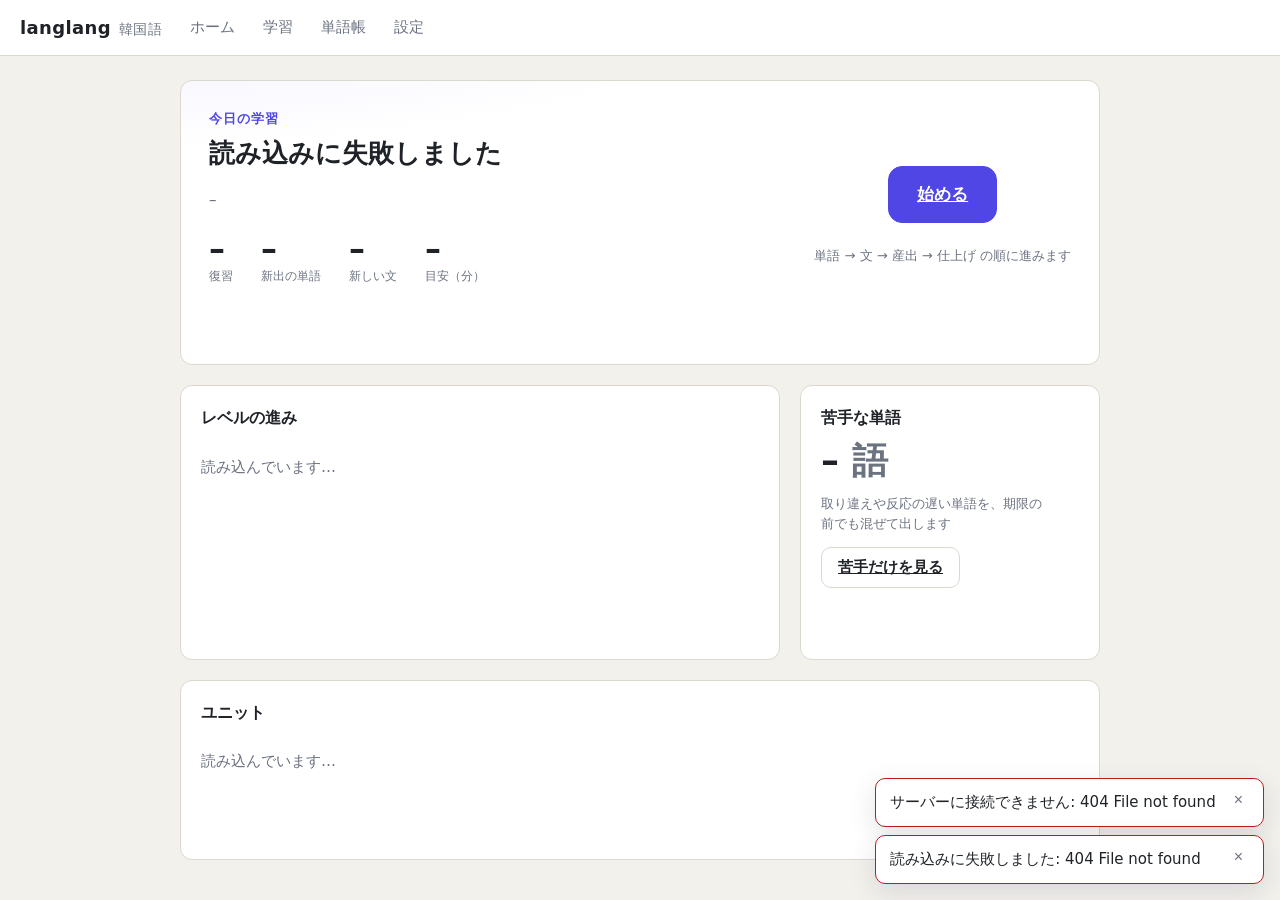
==== static/index.html @ 446f4443 "feat: 土台とテストデータで、ホーム・学習・単語帳・設定の画面を作る - suburi から claude_cli.py / jobs.py / テーマ / トーストを移植（環境変数は LANGL" ====
<!doctype html>
<html lang="ja">
<head>
  <meta charset="utf-8">
  <meta name="viewport" content="width=device-width, initial-scale=1">
  <meta name="color-scheme" content="light dark">
  <title>langlang</title>
  <link rel="preconnect" href="https://fonts.googleapis.com">
  <link rel="stylesheet" href="https://fonts.googleapis.com/css2?family=Noto+Sans+KR:wght@400;500;700&display=swap">
  <link rel="stylesheet" href="/static/style.css">
  <link rel="stylesheet" href="/static/home.css">
  <script src="/static/settings.js"></script>
</head>
<body>
  <header class="topbar">
    <a class="brand" href="/">langlang <span class="lang">韓国語</span></a>
    <nav class="nav" aria-label="画面">
      <a href="/">ホーム</a>
      <a href="/learn">学習</a>
      <a href="/words">単語帳</a>
      <a href="/settings">設定</a>
    </nav>
    <span class="spacer"></span>
  </header>

  <main class="home">
    <section class="card hero">
      <div class="hero-main">
        <p class="eyebrow">今日の学習</p>
        <h1 id="hero-title">読み込んでいます…</h1>
        <p id="hero-unit" class="muted">–</p>
        <div class="stats">
          <div class="stat"><span class="stat-num" id="stat-review">–</span><span class="stat-label">復習</span></div>
          <div class="stat"><span class="stat-num" id="stat-new">–</span><span class="stat-label">新出の単語</span></div>
          <div class="stat"><span class="stat-num" id="stat-sentences">–</span><span class="stat-label">新しい文</span></div>
          <div class="stat"><span class="stat-num" id="stat-min">–</span><span class="stat-label">目安（分）</span></div>
        </div>
      </div>
      <div class="hero-side">
        <a id="btn-start" class="btn primary big" href="/learn">始める</a>
        <p class="muted small">単語 → 文 → 産出 → 仕上げ の順に進みます</p>
      </div>
    </section>

    <section class="grid">
      <div class="card">
        <h2>レベルの進み</h2>
        <div id="levels" class="levels"><p class="muted">読み込んでいます…</p></div>
      </div>
      <div class="card">
        <h2>苦手な単語</h2>
        <p class="big-num"><span id="stat-weak">–</span><span class="muted"> 語</span></p>
        <p class="muted small">取り違えや反応の遅い単語を、期限の前でも混ぜて出します</p>
        <a class="btn" href="/words?weak=1">苦手だけを見る</a>
      </div>
    </section>

    <section class="card">
      <h2>ユニット</h2>
      <div id="units" class="units"><p class="muted">読み込んでいます…</p></div>
    </section>
  </main>

  <div id="toasts" aria-live="polite"></div>
  <script src="/static/toast.js"></script>
  <script src="/static/langs/ko/keymap.js"></script>
  <script src="/static/langs/ko/composer.js"></script>
  <script src="/static/common.js"></script>
  <script src="/static/home.js"></script>
</body>
</html>
---- static/style.css ----
/* すべての画面で共通の見た目。色は light-dark(ライト, ダーク) で 1 か所に書き、
   既定は OS のテーマに合わせ、設定でライトかダークを選んだら固定する（settings.js が <html data-theme> を付ける）。 */

:root {
  color-scheme: light dark;
  --bg: light-dark(#f3f1ec, #15171c);
  --panel: light-dark(#ffffff, #1e2128);
  --panel-alt: light-dark(#f8f6f2, #252931);
  --border: light-dark(#dcd8d0, #363b47);
  --text: light-dark(#1f2328, #e7e9ee);
  --muted: light-dark(#6b7280, #9aa3b2);
  --accent: light-dark(#4f46e5, #8b85f5);
  --accent-hover: light-dark(#4338ca, #a5a0f8);
  --accent-soft: light-dark(#ecebff, #2a2a4a);
  --accent-text: light-dark(#ffffff, #0f1020);
  --ok: light-dark(#15803d, #4ade80);
  --ok-soft: light-dark(#e6f6ea, #14301f);
  --ng: light-dark(#b91c1c, #f87171);
  --ng-soft: light-dark(#fdecec, #3b1a1a);
  --warn: light-dark(#b45309, #fbbf24);
  --warn-soft: light-dark(#fef3c7, #3a2d10);
  --shadow: 0 8px 28px light-dark(rgba(30, 27, 60, 0.12), rgba(0, 0, 0, 0.55));
  --radius: 12px;
  --toast-duration: 6s;
  --font-ko: "Noto Sans KR", "Apple SD Gothic Neo", "Malgun Gothic", "Nanum Gothic", sans-serif;
  --font-ja: system-ui, -apple-system, "Segoe UI", "Hiragino Sans", "Noto Sans JP", sans-serif;
  --mono: ui-monospace, "SFMono-Regular", Menlo, Consolas, monospace;
}

:root[data-theme="light"] {
  color-scheme: light;
}

:root[data-theme="dark"] {
  color-scheme: dark;
}

* {
  box-sizing: border-box;
}

[hidden] {
  display: none !important;
}

html,
body {
  height: 100%;
  margin: 0;
}

body {
  display: flex;
  flex-direction: column;
  font-family: var(--font-ja);
  font-size: 15px;
  line-height: 1.55;
  color: var(--text);
  background: var(--bg);
  word-break: auto-phrase;
  text-wrap: pretty;
}

:lang(ko),
.ko {
  font-family: var(--font-ko);
  word-break: keep-all;
}

a {
  color: var(--accent);
}

/* ---- 上部バー ---- */

.topbar {
  display: flex;
  align-items: center;
  gap: 16px;
  padding: 10px 20px;
  background: var(--panel);
  border-bottom: 1px solid var(--border);
}

.brand {
  display: inline-flex;
  align-items: baseline;
  gap: 8px;
  color: var(--text);
  text-decoration: none;
  font-weight: 700;
  font-size: 18px;
  letter-spacing: 0.02em;
}

.brand .lang {
  font-weight: 500;
  font-size: 14px;
  color: var(--muted);
}

.nav {
  display: flex;
  gap: 4px;
}

.nav a {
  padding: 6px 12px;
  border-radius: 999px;
  color: var(--muted);
  text-decoration: none;
  font-weight: 500;
}

.nav a:hover {
  color: var(--text);
  background: var(--panel-alt);
}

.nav a[aria-current="page"] {
  color: var(--accent);
  background: var(--accent-soft);
}

.spacer {
  flex: 1;
}

/* ---- 本文の枠 ---- */

main {
  flex: 1;
  width: 100%;
  max-width: 960px;
  margin: 0 auto;
  padding: 24px 20px 40px;
}

h1 {
  font-size: 22px;
  margin: 0 0 16px;
}

h2 {
  font-size: 16px;
  margin: 0 0 10px;
}

.muted {
  color: var(--muted);
}

.card {
  background: var(--panel);
  border: 1px solid var(--border);
  border-radius: var(--radius);
  padding: 20px;
}

.row {
  display: flex;
  align-items: center;
  gap: 12px;
  flex-wrap: wrap;
}

/* ---- ボタン ---- */

.btn {
  display: inline-flex;
  align-items: center;
  justify-content: center;
  gap: 8px;
  padding: 8px 16px;
  border: 1px solid var(--border);
  border-radius: 10px;
  background: var(--panel);
  color: var(--text);
  font: inherit;
  font-weight: 600;
  cursor: pointer;
  transition: background 0.12s, border-color 0.12s, transform 0.06s;
}

.btn:hover {
  background: var(--panel-alt);
}

.btn:active {
  transform: translateY(1px);
}

.btn:focus-visible,
.option:focus-within,
input:focus-visible,
select:focus-visible {
  outline: 2px solid var(--accent);
  outline-offset: 2px;
}

.btn:disabled {
  opacity: 0.5;
  cursor: default;
}

.btn.primary {
  background: var(--accent);
  border-color: var(--accent);
  color: var(--accent-text);
}

.btn.primary:hover {
  background: var(--accent-hover);
}

.btn.ghost {
  border-color: transparent;
  background: transparent;
  color: var(--muted);
}

.btn.ghost:hover {
  color: var(--text);
  background: var(--panel-alt);
}

.btn.big {
  padding: 14px 28px;
  font-size: 17px;
  border-radius: 14px;
}

.btn.danger {
  background: var(--ng);
  border-color: var(--ng);
  color: #fff;
}

kbd {
  display: inline-block;
  padding: 1px 6px;
  border: 1px solid var(--border);
  border-bottom-width: 2px;
  border-radius: 6px;
  background: var(--panel-alt);
  font-family: var(--font-ja);
  font-size: 12px;
  color: var(--muted);
  line-height: 1.4;
}

/* ---- チップ・バッジ ---- */

.chip {
  display: inline-flex;
  align-items: center;
  padding: 2px 10px;
  border-radius: 999px;
  background: var(--panel-alt);
  border: 1px solid var(--border);
  font-size: 12px;
  color: var(--muted);
  white-space: nowrap;
}

.chip.accent {
  background: var(--accent-soft);
  border-color: transparent;
  color: var(--accent);
}

.chip.ok {
  background: var(--ok-soft);
  border-color: transparent;
  color: var(--ok);
}

.chip.ng {
  background: var(--ng-soft);
  border-color: transparent;
  color: var(--ng);
}

.chip.warn {
  background: var(--warn-soft);
  border-color: transparent;
  color: var(--warn);
}

/* ---- フォーム ---- */

input[type="text"],
input[type="number"],
select {
  font: inherit;
  padding: 8px 10px;
  border: 1px solid var(--border);
  border-radius: 8px;
  background: var(--panel);
  color: var(--text);
}

label.field {
  display: grid;
  gap: 4px;
}

label.field > span:first-child {
  font-size: 13px;
  color: var(--muted);
}

.options {
  display: grid;
  gap: 8px;
}

.option {
  display: flex;
  gap: 12px;
  align-items: flex-start;
  padding: 10px 14px;
  border: 1px solid var(--border);
  border-radius: 10px;
  cursor: pointer;
}

.option:has(input:checked) {
  border-color: var(--accent);
  background: var(--accent-soft);
}

.option input {
  margin-top: 4px;
}

.option span {
  display: block;
  font-size: 13px;
  color: var(--muted);
}

/* ---- ダイアログ ---- */

dialog {
  border: 1px solid var(--border);
  border-radius: 16px;
  background: var(--panel);
  color: var(--text);
  padding: 24px;
  width: min(520px, calc(100vw - 32px));
  box-shadow: var(--shadow);
}

dialog::backdrop {
  background: rgba(0, 0, 0, 0.4);
}

dialog h2 {
  margin-top: 0;
}

dialog .actions {
  display: flex;
  justify-content: flex-end;
  gap: 8px;
  margin-top: 20px;
}

/* ---- メーター ---- */

.meter {
  height: 8px;
  border-radius: 999px;
  background: var(--panel-alt);
  border: 1px solid var(--border);
  overflow: hidden;
}

.meter > span {
  display: block;
  height: 100%;
  background: var(--accent);
  border-radius: 999px;
  transition: width 0.3s;
}

/* ---- トースト ---- */

#toasts {
  position: fixed;
  right: 16px;
  bottom: 16px;
  display: flex;
  flex-direction: column;
  gap: 8px;
  z-index: 50;
  max-width: min(420px, calc(100vw - 32px));
}

.toast {
  position: relative;
  display: flex;
  align-items: flex-start;
  gap: 12px;
  padding: 12px 14px;
  border-radius: 10px;
  background: var(--panel);
  border: 1px solid var(--border);
  box-shadow: var(--shadow);
  overflow: hidden;
}

.toast.success {
  border-color: var(--ok);
}

.toast.error {
  border-color: var(--ng);
}

.toast.warn {
  border-color: var(--warn);
}

.toast span:first-child {
  flex: 1;
}

.toast-close {
  border: 0;
  background: transparent;
  color: var(--muted);
  font-size: 16px;
  cursor: pointer;
  line-height: 1;
}

.toast-timer {
  position: absolute;
  left: 0;
  bottom: 0;
  height: 3px;
  width: 100%;
  background: var(--accent);
  transform-origin: left;
  animation: toast-shrink var(--toast-duration) linear forwards;
}

.toast:hover .toast-timer,
.toast:focus-within .toast-timer {
  animation: none;
  opacity: 0.9;
}

@keyframes toast-shrink {
  from {
    transform: scaleX(1);
  }
  to {
    transform: scaleX(0);
  }
}

/* ---- キーボード部品 ---- */

.kbd {
  display: flex;
  flex-direction: column;
  gap: 6px;
  padding: 12px;
  border-radius: 14px;
  background: var(--panel-alt);
  border: 1px solid var(--border);
  user-select: none;
  max-width: 760px;
  margin: 0 auto;
}

.kbd-row {
  display: flex;
  gap: 6px;
  justify-content: center;
}

.kbd-key {
  position: relative;
  flex: 1 1 0;
  min-width: 0;
  height: 48px;
  display: flex;
  align-items: center;
  justify-content: center;
  border-radius: 8px;
  background: var(--panel);
  border: 1px solid var(--border);
  border-bottom-width: 3px;
  font-family: var(--font-ko);
  font-size: 18px;
  transition: transform 0.05s, background 0.1s, border-color 0.1s;
}

.kbd-special {
  flex-grow: 1.6;
  font-family: var(--font-ja);
  font-size: 12px;
  color: var(--muted);
}

.kbd-latin {
  position: absolute;
  top: 4px;
  left: 7px;
  font-family: var(--mono);
  font-size: 10px;
  color: var(--muted);
}

.kbd-no-latin .kbd-latin {
  display: none;
}

.kbd-down {
  transform: translateY(2px);
  border-bottom-width: 1px;
  background: var(--accent-soft);
  border-color: var(--accent);
}

.kbd-active {
  background: var(--accent-soft);
  color: var(--accent);
}

.kbd-guide {
  background: var(--accent);
  border-color: var(--accent);
  color: var(--accent-text);
  box-shadow: 0 0 0 3px var(--accent-soft);
}

.kbd-guide .kbd-latin {
  color: var(--accent-text);
  opacity: 0.8;
}

.kbd-shifted {
  color: var(--accent);
}

/* ---- 入力欄 ---- */

.tf {
  position: relative;
}

.tf-capture {
  position: absolute;
  inset: 0;
  opacity: 0;
  width: 100%;
  height: 100%;
  font-size: 16px;
}

.tf-view {
  min-height: 60px;
  padding: 12px 16px;
  border: 2px solid var(--border);
  border-radius: 12px;
  background: var(--panel);
  font-family: var(--font-ko);
  font-size: 26px;
  line-height: 1.4;
  cursor: text;
  white-space: pre-wrap;
  word-break: keep-all;
}

.tf-focus .tf-view {
  border-color: var(--accent);
}

.tf-disabled .tf-view {
  opacity: 0.6;
}

.tf-caret {
  display: inline-block;
  width: 2px;
  height: 1.1em;
  vertical-align: -0.15em;
  background: var(--accent);
  opacity: 0;
}

.tf-focus .tf-caret {
  animation: caret-blink 1s steps(2) infinite;
}

@keyframes caret-blink {
  to {
    opacity: 1;
  }
}

.tf-placeholder {
  color: var(--muted);
  font-size: 16px;
  font-family: var(--font-ja);
}

.tf-ok {
  color: var(--text);
}

.tf-bad {
  color: var(--ng);
  background: var(--ng-soft);
  border-radius: 4px;
}

.tf-rest {
  color: var(--muted);
  opacity: 0.55;
}
---- static/home.css ----
/* ホーム */

.home {
  display: grid;
  gap: 20px;
}

.hero {
  display: flex;
  gap: 24px;
  align-items: stretch;
  padding: 28px;
  background:
    radial-gradient(1200px 300px at -10% -40%, var(--accent-soft), transparent 60%),
    var(--panel);
}

.hero-main {
  flex: 1;
}

.hero-side {
  display: flex;
  flex-direction: column;
  justify-content: center;
  align-items: center;
  gap: 10px;
  min-width: 200px;
  text-align: center;
}

.eyebrow {
  margin: 0 0 4px;
  font-size: 13px;
  font-weight: 600;
  letter-spacing: 0.08em;
  color: var(--accent);
}

.hero h1 {
  font-size: 26px;
  margin: 0 0 4px;
}

.stats {
  display: flex;
  gap: 28px;
  margin-top: 20px;
  flex-wrap: wrap;
}

.stat {
  display: grid;
}

.stat-num {
  font-size: 32px;
  font-weight: 700;
  line-height: 1.1;
  font-variant-numeric: tabular-nums;
}

.stat-label {
  font-size: 12px;
  color: var(--muted);
}

.small {
  font-size: 13px;
}

.grid {
  display: grid;
  grid-template-columns: 2fr 1fr;
  gap: 20px;
}

.big-num {
  margin: 4px 0 8px;
  font-size: 36px;
  font-weight: 700;
  line-height: 1.1;
}

.levels {
  display: grid;
  gap: 14px;
}

.level-row {
  display: grid;
  grid-template-columns: 90px 1fr 110px;
  align-items: center;
  gap: 12px;
}

.level-name {
  font-weight: 600;
}

.level-count {
  text-align: right;
  font-variant-numeric: tabular-nums;
  color: var(--muted);
  font-size: 13px;
}

.units {
  display: grid;
  grid-template-columns: repeat(auto-fill, minmax(220px, 1fr));
  gap: 12px;
}

.unit {
  display: grid;
  gap: 6px;
  padding: 14px;
  border: 1px solid var(--border);
  border-radius: 10px;
  background: var(--panel-alt);
  color: inherit;
  text-decoration: none;
}

.unit:hover {
  border-color: var(--accent);
}

.unit-id {
  font-size: 12px;
  color: var(--muted);
  font-family: var(--mono);
}

.unit-title {
  font-weight: 600;
}

.unit-meta {
  font-size: 12px;
  color: var(--muted);
}

@media (max-width: 720px) {
  .hero {
    flex-direction: column;
  }
  .grid {
    grid-template-columns: 1fr;
  }
}
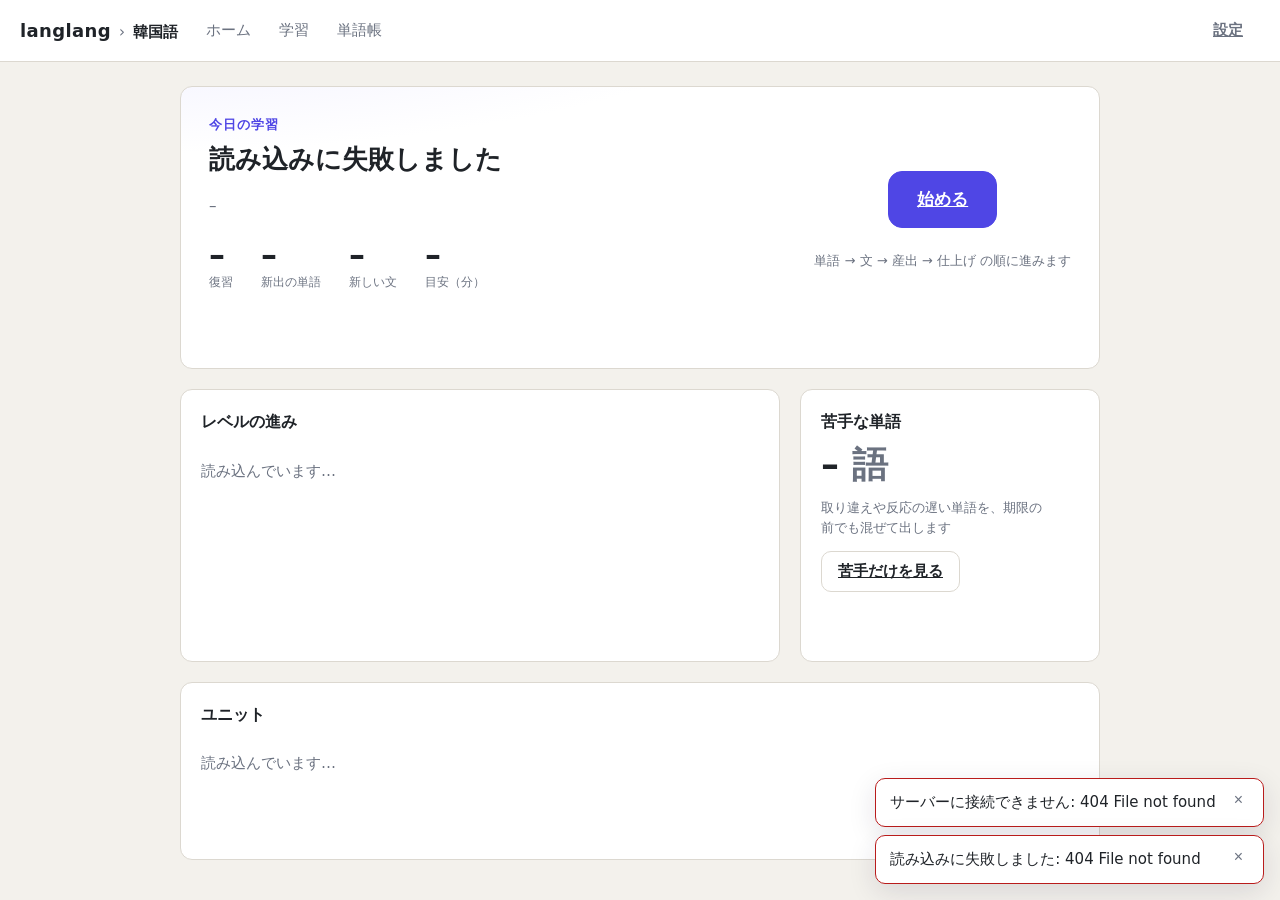
==== commit 1a751e11: "feat: ポータルを足し、言語ごとの URL（/ko/...）と言語ごとの設定に分ける - / はポータル（言語のカード）、/settings は設定、/ko・/ko/learn・/ko/words" ====
--- a/static/index.html
+++ b/static/index.html
@@ -4,23 +4,27 @@
   <meta charset="utf-8">
   <meta name="viewport" content="width=device-width, initial-scale=1">
   <meta name="color-scheme" content="light dark">
-  <title>langlang</title>
+  <title data-page="ホーム">ホーム – langlang</title>
   <link rel="preconnect" href="https://fonts.googleapis.com">
   <link rel="stylesheet" href="https://fonts.googleapis.com/css2?family=Noto+Sans+KR:wght@400;500;700&display=swap">
   <link rel="stylesheet" href="/static/style.css">
   <link rel="stylesheet" href="/static/home.css">
   <script src="/static/settings.js"></script>
 </head>
-<body>
+<body data-scope="language">
   <header class="topbar">
-    <a class="brand" href="/">langlang <span class="lang">韓国語</span></a>
+    <nav class="crumbs" aria-label="現在地">
+      <a class="brand" href="/">langlang</a>
+      <span class="crumb-sep" aria-hidden="true">›</span>
+      <a href="/ko" data-lang-path="" data-lang-label>韓国語</a>
+    </nav>
     <nav class="nav" aria-label="画面">
-      <a href="/">ホーム</a>
-      <a href="/learn">学習</a>
-      <a href="/words">単語帳</a>
-      <a href="/settings">設定</a>
+      <a href="/ko" data-lang-path="">ホーム</a>
+      <a href="/ko/learn" data-lang-path="learn">学習</a>
+      <a href="/ko/words" data-lang-path="words">単語帳</a>
     </nav>
     <span class="spacer"></span>
+    <a class="btn ghost" href="/settings?language=ko" data-settings-link>設定</a>
   </header>
 
   <main class="home">
@@ -37,7 +41,7 @@
         </div>
       </div>
       <div class="hero-side">
-        <a id="btn-start" class="btn primary big" href="/learn">始める</a>
+        <a id="btn-start" class="btn primary big" href="/ko/learn" data-lang-path="learn">始める</a>
         <p class="muted small">単語 → 文 → 産出 → 仕上げ の順に進みます</p>
       </div>
     </section>
@@ -51,7 +55,7 @@
         <h2>苦手な単語</h2>
         <p class="big-num"><span id="stat-weak">–</span><span class="muted"> 語</span></p>
         <p class="muted small">取り違えや反応の遅い単語を、期限の前でも混ぜて出します</p>
-        <a class="btn" href="/words?weak=1">苦手だけを見る</a>
+        <a class="btn" href="/ko/words?weak=1" data-lang-path="words" data-lang-query="weak=1">苦手だけを見る</a>
       </div>
     </section>
 
@@ -63,8 +67,6 @@
 
   <div id="toasts" aria-live="polite"></div>
   <script src="/static/toast.js"></script>
-  <script src="/static/langs/ko/keymap.js"></script>
-  <script src="/static/langs/ko/composer.js"></script>
   <script src="/static/common.js"></script>
   <script src="/static/home.js"></script>
 </body>
--- a/static/style.css
+++ b/static/style.css
@@ -82,21 +82,35 @@
   border-bottom: 1px solid var(--border);
 }
 
-.brand {
+/* 現在地（langlang › 韓国語）。ポータルと設定では langlang だけ、または langlang › 設定 */
+.crumbs {
   display: inline-flex;
   align-items: baseline;
   gap: 8px;
+}
+
+.crumbs a {
   color: var(--text);
   text-decoration: none;
-  font-weight: 700;
+  font-weight: 600;
+}
+
+.crumbs a:hover {
+  color: var(--accent);
+}
+
+.crumb-sep {
+  color: var(--muted);
+}
+
+.crumb-here {
+  font-weight: 600;
+}
+
+.brand {
   font-size: 18px;
+  font-weight: 700 !important;
   letter-spacing: 0.02em;
-}
-
-.brand .lang {
-  font-weight: 500;
-  font-size: 14px;
-  color: var(--muted);
 }
 
 .nav {
@@ -604,6 +618,18 @@
   }
 }
 
+.tf-char {
+  cursor: text;
+}
+
+/* 組み立て中の音節。ふつうの IME と同じく下線で示す */
+.tf-composing {
+  text-decoration: underline;
+  text-decoration-color: var(--accent);
+  text-decoration-thickness: 2px;
+  text-underline-offset: 4px;
+}
+
 .tf-placeholder {
   color: var(--muted);
   font-size: 16px;
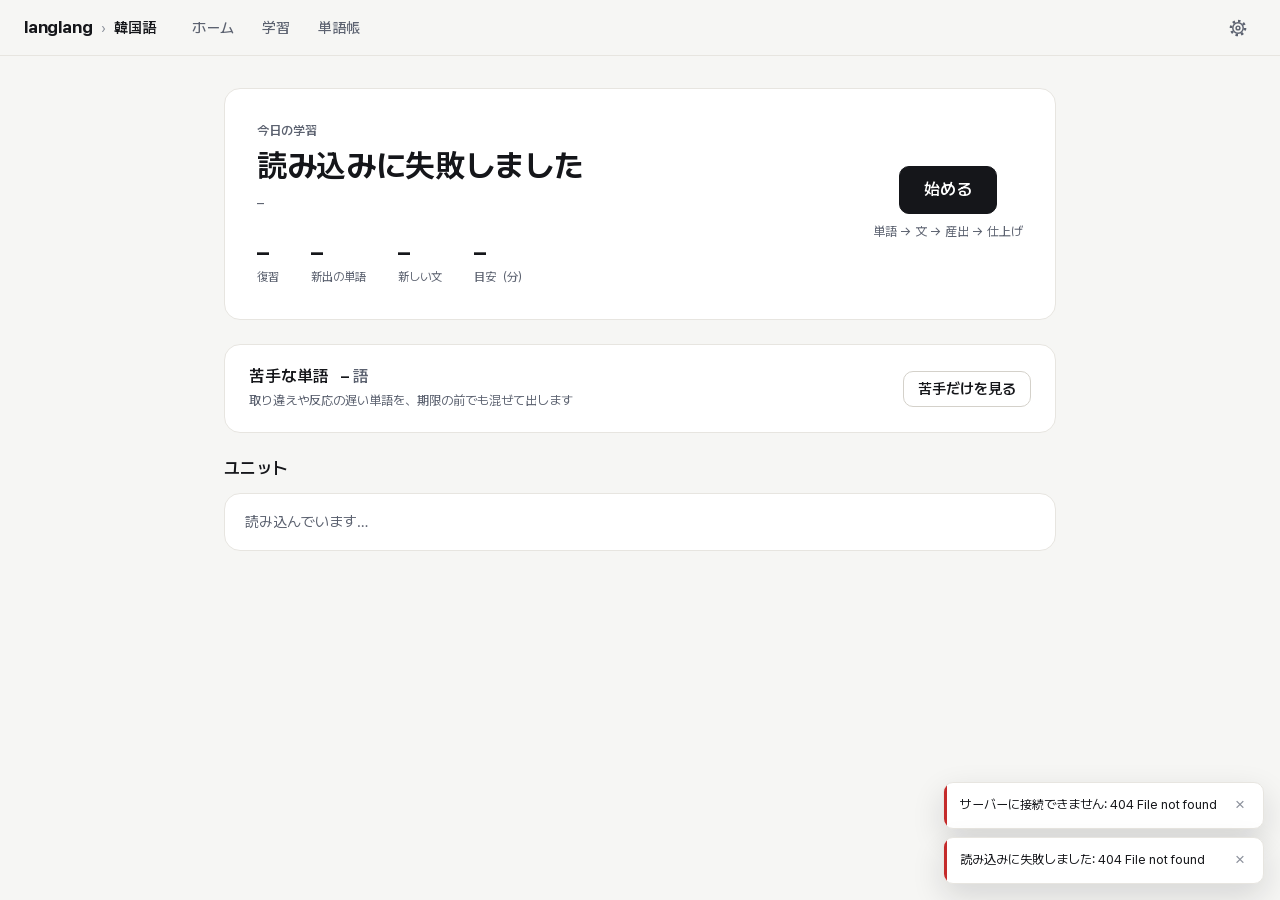
==== commit 18b8ce4b: "feat: 画面の崩れを直し、見た目を作り直す。ファビコンを足す - 崩れ: キーボードが潰れる、結果がバーやキーボードと重なる、入力欄が隣と重なる、ボタンの下線、単語帳の nullnull、なぞりが" ====
--- a/static/index.html
+++ b/static/index.html
@@ -5,8 +5,10 @@
   <meta name="viewport" content="width=device-width, initial-scale=1">
   <meta name="color-scheme" content="light dark">
   <title data-page="ホーム">ホーム – langlang</title>
-  <link rel="preconnect" href="https://fonts.googleapis.com">
-  <link rel="stylesheet" href="https://fonts.googleapis.com/css2?family=Noto+Sans+KR:wght@400;500;700&display=swap">
+  <link rel="icon" type="image/png" sizes="32x32" href="/static/icons/icon-32.png">
+  <link rel="icon" type="image/png" sizes="64x64" href="/static/icons/icon-64.png">
+  <link rel="apple-touch-icon" href="/static/icons/icon-180.png">
+  <link rel="preload" href="/static/fonts/PretendardJPVariable.woff2" as="font" type="font/woff2" crossorigin>
   <link rel="stylesheet" href="/static/style.css">
   <link rel="stylesheet" href="/static/home.css">
   <script src="/static/settings.js"></script>
@@ -24,12 +26,14 @@
       <a href="/ko/words" data-lang-path="words">単語帳</a>
     </nav>
     <span class="spacer"></span>
-    <a class="btn ghost" href="/settings?language=ko" data-settings-link>設定</a>
+    <a class="icon-btn" href="/settings?language=ko" data-settings-link title="設定" aria-label="設定">
+      <svg class="icon" viewBox="0 0 24 24" fill="none" stroke="currentColor" stroke-width="1.75" aria-hidden="true"><circle cx="12" cy="12" r="6.25"/><circle cx="12" cy="12" r="8.5" stroke-width="3" pathLength="16" stroke-dasharray="0.9 1.1"/><circle cx="12" cy="12" r="2.25"/></svg>
+    </a>
   </header>
 
   <main class="home">
-    <section class="card hero">
-      <div class="hero-main">
+    <section class="panel today">
+      <div class="today-main">
         <p class="eyebrow">今日の学習</p>
         <h1 id="hero-title">読み込んでいます…</h1>
         <p id="hero-unit" class="muted">–</p>
@@ -40,28 +44,24 @@
           <div class="stat"><span class="stat-num" id="stat-min">–</span><span class="stat-label">目安（分）</span></div>
         </div>
       </div>
-      <div class="hero-side">
+      <div class="today-side">
         <a id="btn-start" class="btn primary big" href="/ko/learn" data-lang-path="learn">始める</a>
-        <p class="muted small">単語 → 文 → 産出 → 仕上げ の順に進みます</p>
+        <p class="muted small">単語 → 文 → 産出 → 仕上げ</p>
       </div>
+      <div id="levels" class="levels" aria-label="レベルの進み"></div>
     </section>
 
-    <section class="grid">
-      <div class="card">
-        <h2>レベルの進み</h2>
-        <div id="levels" class="levels"><p class="muted">読み込んでいます…</p></div>
+    <section class="panel weak">
+      <div class="weak-main">
+        <h2>苦手な単語 <span id="stat-weak" class="weak-num">–</span><span class="muted"> 語</span></h2>
+        <p class="muted small">取り違えや反応の遅い単語を、期限の前でも混ぜて出します</p>
       </div>
-      <div class="card">
-        <h2>苦手な単語</h2>
-        <p class="big-num"><span id="stat-weak">–</span><span class="muted"> 語</span></p>
-        <p class="muted small">取り違えや反応の遅い単語を、期限の前でも混ぜて出します</p>
-        <a class="btn" href="/ko/words?weak=1" data-lang-path="words" data-lang-query="weak=1">苦手だけを見る</a>
-      </div>
+      <a class="btn" href="/ko/words?weak=1" data-lang-path="words" data-lang-query="weak=1">苦手だけを見る</a>
     </section>
 
-    <section class="card">
+    <section class="units-section">
       <h2>ユニット</h2>
-      <div id="units" class="units"><p class="muted">読み込んでいます…</p></div>
+      <ol id="units" class="unit-list"><li class="muted">読み込んでいます…</li></ol>
     </section>
   </main>
 
--- a/static/style.css
+++ b/static/style.css
@@ -1,30 +1,64 @@
 /* すべての画面で共通の見た目。色は light-dark(ライト, ダーク) で 1 か所に書き、
-   既定は OS のテーマに合わせ、設定でライトかダークを選んだら固定する（settings.js が <html data-theme> を付ける）。 */
+   既定は OS のテーマに合わせ、設定でライトかダークを選んだら固定する（settings.js が <html data-theme> を付ける）。
+
+   値は段階を決めてその中から選ぶ: 余白 4/8/12/16/24/32/48、角丸 --r-*、文字 --fs-*。
+   面の奥行きは枠線より背景の明るさの差で出し、枠で囲むのは押せるものと、ひとまとまりの面だけにする。
+   アクセント色は進み具合・選択中・新出の単語にだけ使う。押すべきボタンは --primary-*、正解と不正解は --ok / --ng。 */
+
+/* 韓国語・日本語・英字を 1 書体で揃える。ローカルで動かすので書体ファイルは同梱する（fonts/LICENSE.txt） */
+@font-face {
+  font-family: "Pretendard JP";
+  src: url("fonts/PretendardJPVariable.woff2") format("woff2");
+  font-weight: 45 920;
+  font-style: normal;
+  font-display: swap;
+}
 
 :root {
   color-scheme: light dark;
-  --bg: light-dark(#f3f1ec, #15171c);
-  --panel: light-dark(#ffffff, #1e2128);
-  --panel-alt: light-dark(#f8f6f2, #252931);
-  --border: light-dark(#dcd8d0, #363b47);
-  --text: light-dark(#1f2328, #e7e9ee);
-  --muted: light-dark(#6b7280, #9aa3b2);
-  --accent: light-dark(#4f46e5, #8b85f5);
-  --accent-hover: light-dark(#4338ca, #a5a0f8);
-  --accent-soft: light-dark(#ecebff, #2a2a4a);
-  --accent-text: light-dark(#ffffff, #0f1020);
-  --ok: light-dark(#15803d, #4ade80);
-  --ok-soft: light-dark(#e6f6ea, #14301f);
-  --ng: light-dark(#b91c1c, #f87171);
-  --ng-soft: light-dark(#fdecec, #3b1a1a);
-  --warn: light-dark(#b45309, #fbbf24);
-  --warn-soft: light-dark(#fef3c7, #3a2d10);
-  --shadow: 0 8px 28px light-dark(rgba(30, 27, 60, 0.12), rgba(0, 0, 0, 0.55));
-  --radius: 12px;
+  --bg: light-dark(#f6f6f4, #0d0e11);
+  --surface: light-dark(#ffffff, #15171c);
+  --raised: light-dark(#ffffff, #1c1f26);
+  --fill: light-dark(#efeeea, #1f2229);
+  --fill-strong: light-dark(#e4e2dc, #2a2e37);
+  --line: light-dark(#e7e5e0, #23262e);
+  --line-strong: light-dark(#d4d1ca, #343944);
+  --text: light-dark(#15161a, #eceef2);
+  --text-2: light-dark(#5c6270, #a2a8b5);
+  --text-3: light-dark(#8b909b, #6c7280);
+  --accent: light-dark(#5b4bff, #9a8cff);
+  --accent-soft: light-dark(#eeebff, #221f3a);
+  --on-accent: light-dark(#ffffff, #0d0e11);
+  --primary-bg: light-dark(#15161a, #f2f3f5);
+  --primary-bg-hover: light-dark(#2e3038, #ffffff);
+  --primary-fg: light-dark(#ffffff, #0d0e11);
+  --ok: light-dark(#14833b, #3fd07f);
+  --ok-soft: light-dark(#e7f4eb, #11251a);
+  --on-ok: light-dark(#ffffff, #07170d);
+  --ng: light-dark(#c42b2b, #ff6b6b);
+  --ng-soft: light-dark(#fbeaea, #2b1415);
+  --on-ng: light-dark(#ffffff, #1a0606);
+  --warn: light-dark(#9a5b00, #f2b84b);
+  --warn-soft: light-dark(#fbf1df, #2a2211);
+  --shadow-sm: 0 1px 2px light-dark(rgba(20, 20, 30, 0.06), rgba(0, 0, 0, 0.4));
+  --shadow-lg: 0 12px 32px light-dark(rgba(20, 20, 30, 0.14), rgba(0, 0, 0, 0.6));
+  --r-sm: 6px;
+  --r-md: 10px;
+  --r-lg: 16px;
+  --r-full: 999px;
+  --fs-xs: 12px;
+  --fs-sm: 13px;
+  --fs-md: 15px;
+  --fs-lg: 17px;
+  --fs-xl: 20px;
+  --fs-2xl: 24px;
+  --fs-3xl: 32px;
+  /* ハングルの主役（文・単語） */
+  --fs-ko-lg: 36px;
+  --fs-ko-xl: 48px;
+  --font: "Pretendard JP", "Pretendard", "Noto Sans KR", "Noto Sans JP", "Apple SD Gothic Neo", "Hiragino Sans", "Malgun Gothic", "Yu Gothic UI", system-ui, sans-serif;
+  --topbar-h: 56px;
   --toast-duration: 6s;
-  --font-ko: "Noto Sans KR", "Apple SD Gothic Neo", "Malgun Gothic", "Nanum Gothic", sans-serif;
-  --font-ja: system-ui, -apple-system, "Segoe UI", "Hiragino Sans", "Noto Sans JP", sans-serif;
-  --mono: ui-monospace, "SFMono-Regular", Menlo, Consolas, monospace;
 }
 
 :root[data-theme="light"] {
@@ -52,130 +86,171 @@
 body {
   display: flex;
   flex-direction: column;
-  font-family: var(--font-ja);
-  font-size: 15px;
-  line-height: 1.55;
+  font-family: var(--font);
+  font-size: var(--fs-md);
+  line-height: 1.6;
   color: var(--text);
   background: var(--bg);
+  -webkit-font-smoothing: antialiased;
   word-break: auto-phrase;
   text-wrap: pretty;
 }
 
 :lang(ko),
 .ko {
-  font-family: var(--font-ko);
   word-break: keep-all;
 }
 
 a {
-  color: var(--accent);
+  color: inherit;
+}
+
+h1,
+h2,
+h3,
+p {
+  margin: 0;
+}
+
+h1 {
+  font-size: var(--fs-2xl);
+  font-weight: 700;
+  line-height: 1.3;
+  letter-spacing: -0.01em;
+}
+
+h2 {
+  font-size: var(--fs-lg);
+  font-weight: 600;
+  line-height: 1.4;
+}
+
+h3 {
+  font-size: var(--fs-sm);
+  font-weight: 600;
+  line-height: 1.4;
+  color: var(--text-2);
+}
+
+:focus-visible {
+  outline: 2px solid var(--accent);
+  outline-offset: 2px;
+}
+
+.muted {
+  color: var(--text-2);
+}
+
+.small {
+  font-size: var(--fs-sm);
+}
+
+/* 開発中の注記（記録がまだない、AI 採点が仮、など）。本文より一段弱く出す */
+.note {
+  font-size: var(--fs-xs);
+  color: var(--text-3);
+}
+
+.spacer {
+  flex: 1;
+}
+
+.row {
+  display: flex;
+  align-items: center;
+  gap: 8px;
+  flex-wrap: wrap;
+}
+
+.icon {
+  width: 20px;
+  height: 20px;
+  flex: none;
 }
 
 /* ---- 上部バー ---- */
 
 .topbar {
+  flex: none;
   display: flex;
   align-items: center;
   gap: 16px;
-  padding: 10px 20px;
-  background: var(--panel);
-  border-bottom: 1px solid var(--border);
-}
-
-/* 現在地（langlang › 韓国語）。ポータルと設定では langlang だけ、または langlang › 設定 */
+  height: var(--topbar-h);
+  padding: 0 24px;
+  border-bottom: 1px solid var(--line);
+  background: var(--bg);
+}
+
+/* 現在地（langlang › 韓国語）。ポータルでは langlang だけ、設定では langlang › 設定 */
 .crumbs {
   display: inline-flex;
   align-items: baseline;
   gap: 8px;
+  font-weight: 600;
+  white-space: nowrap;
 }
 
 .crumbs a {
   color: var(--text);
   text-decoration: none;
-  font-weight: 600;
 }
 
 .crumbs a:hover {
-  color: var(--accent);
+  color: var(--text-2);
 }
 
 .crumb-sep {
-  color: var(--muted);
-}
-
-.crumb-here {
-  font-weight: 600;
+  color: var(--text-3);
+  font-weight: 400;
 }
 
 .brand {
-  font-size: 18px;
-  font-weight: 700 !important;
-  letter-spacing: 0.02em;
+  font-size: var(--fs-lg);
+  font-weight: 700;
+  letter-spacing: -0.01em;
 }
 
 .nav {
   display: flex;
   gap: 4px;
+  margin-left: 8px;
 }
 
 .nav a {
   padding: 6px 12px;
-  border-radius: 999px;
-  color: var(--muted);
+  border-radius: var(--r-md);
+  color: var(--text-2);
   text-decoration: none;
   font-weight: 500;
 }
 
 .nav a:hover {
   color: var(--text);
-  background: var(--panel-alt);
+  background: var(--fill);
 }
 
 .nav a[aria-current="page"] {
-  color: var(--accent);
-  background: var(--accent-soft);
-}
-
-.spacer {
-  flex: 1;
+  color: var(--text);
+  background: var(--fill);
+  font-weight: 600;
 }
 
 /* ---- 本文の枠 ---- */
 
 main {
-  flex: 1;
+  flex: 1 0 auto;
   width: 100%;
   max-width: 960px;
   margin: 0 auto;
-  padding: 24px 20px 40px;
-}
-
-h1 {
-  font-size: 22px;
-  margin: 0 0 16px;
-}
-
-h2 {
-  font-size: 16px;
-  margin: 0 0 10px;
-}
-
-.muted {
-  color: var(--muted);
-}
-
-.card {
-  background: var(--panel);
-  border: 1px solid var(--border);
-  border-radius: var(--radius);
-  padding: 20px;
-}
-
-.row {
-  display: flex;
-  align-items: center;
-  gap: 12px;
-  flex-wrap: wrap;
+  padding: 32px 24px 48px;
+}
+
+/* ひとまとまりの面。押せる面（カード）は画面ごとに作る */
+.panel {
+  background: var(--surface);
+  border: 1px solid var(--line);
+  border-radius: var(--r-lg);
+  padding: 24px;
 }
 
 /* ---- ボタン ---- */
@@ -185,31 +260,26 @@
   align-items: center;
   justify-content: center;
   gap: 8px;
-  padding: 8px 16px;
-  border: 1px solid var(--border);
-  border-radius: 10px;
-  background: var(--panel);
+  height: 36px;
+  padding: 0 14px;
+  border: 1px solid var(--line-strong);
+  border-radius: var(--r-md);
+  background: var(--surface);
   color: var(--text);
   font: inherit;
   font-weight: 600;
+  text-decoration: none;
+  white-space: nowrap;
   cursor: pointer;
-  transition: background 0.12s, border-color 0.12s, transform 0.06s;
+  transition: background-color 0.12s, border-color 0.12s, color 0.12s;
 }
 
 .btn:hover {
-  background: var(--panel-alt);
+  background: var(--fill);
 }
 
 .btn:active {
   transform: translateY(1px);
-}
-
-.btn:focus-visible,
-.option:focus-within,
-input:focus-visible,
-select:focus-visible {
-  outline: 2px solid var(--accent);
-  outline-offset: 2px;
 }
 
 .btn:disabled {
@@ -218,86 +288,135 @@
 }
 
 .btn.primary {
-  background: var(--accent);
-  border-color: var(--accent);
-  color: var(--accent-text);
+  background: var(--primary-bg);
+  border-color: var(--primary-bg);
+  color: var(--primary-fg);
 }
 
 .btn.primary:hover {
-  background: var(--accent-hover);
+  background: var(--primary-bg-hover);
+  border-color: var(--primary-bg-hover);
 }
 
 .btn.ghost {
+  background: transparent;
   border-color: transparent;
-  background: transparent;
-  color: var(--muted);
+  color: var(--text-2);
 }
 
 .btn.ghost:hover {
-  color: var(--text);
-  background: var(--panel-alt);
+  background: var(--fill);
+  color: var(--text);
 }
 
 .btn.big {
-  padding: 14px 28px;
-  font-size: 17px;
-  border-radius: 14px;
+  height: 48px;
+  padding: 0 24px;
+  font-size: var(--fs-lg);
 }
 
 .btn.danger {
   background: var(--ng);
   border-color: var(--ng);
-  color: #fff;
+  color: var(--on-ng);
+}
+
+.btn.danger:hover {
+  filter: brightness(1.08);
+}
+
+.btn .icon {
+  width: 18px;
+  height: 18px;
+}
+
+.btn.primary kbd,
+.btn.danger kbd {
+  background: transparent;
+  border-color: color-mix(in srgb, currentColor 35%, transparent);
+  color: inherit;
+}
+
+.icon-btn {
+  display: inline-grid;
+  place-items: center;
+  width: 36px;
+  height: 36px;
+  padding: 0;
+  border: 0;
+  border-radius: var(--r-md);
+  background: transparent;
+  color: var(--text-2);
+  cursor: pointer;
+}
+
+.icon-btn:hover {
+  background: var(--fill);
+  color: var(--text);
 }
 
 kbd {
-  display: inline-block;
-  padding: 1px 6px;
-  border: 1px solid var(--border);
+  display: inline-flex;
+  align-items: center;
+  justify-content: center;
+  min-width: 20px;
+  height: 20px;
+  padding: 0 5px;
+  border: 1px solid var(--line-strong);
   border-bottom-width: 2px;
-  border-radius: 6px;
-  background: var(--panel-alt);
-  font-family: var(--font-ja);
-  font-size: 12px;
-  color: var(--muted);
-  line-height: 1.4;
-}
-
-/* ---- チップ・バッジ ---- */
+  border-radius: var(--r-sm);
+  background: var(--surface);
+  font-family: inherit;
+  font-size: var(--fs-xs);
+  font-weight: 500;
+  line-height: 1;
+  color: var(--text-2);
+  vertical-align: middle;
+}
+
+/* ---- チップ ---- */
 
 .chip {
   display: inline-flex;
   align-items: center;
-  padding: 2px 10px;
-  border-radius: 999px;
-  background: var(--panel-alt);
-  border: 1px solid var(--border);
-  font-size: 12px;
-  color: var(--muted);
+  height: 24px;
+  padding: 0 10px;
+  border: 0;
+  border-radius: var(--r-full);
+  background: var(--fill);
+  font: inherit;
+  font-size: var(--fs-xs);
+  font-weight: 500;
+  color: var(--text-2);
   white-space: nowrap;
+}
+
+button.chip {
+  cursor: pointer;
+}
+
+button.chip:hover {
+  background: var(--fill-strong);
+  color: var(--text);
 }
 
 .chip.accent {
   background: var(--accent-soft);
-  border-color: transparent;
   color: var(--accent);
 }
 
 .chip.ok {
   background: var(--ok-soft);
-  border-color: transparent;
   color: var(--ok);
 }
 
 .chip.ng {
   background: var(--ng-soft);
-  border-color: transparent;
   color: var(--ng);
 }
 
 .chip.warn {
   background: var(--warn-soft);
-  border-color: transparent;
   color: var(--warn);
 }
 
@@ -306,88 +425,123 @@
 input[type="text"],
 input[type="number"],
 select {
+  width: 100%;
+  min-width: 0;
+  height: 36px;
+  padding: 0 10px;
+  border: 1px solid var(--line-strong);
+  border-radius: var(--r-md);
+  background: var(--surface);
+  color: var(--text);
   font: inherit;
-  padding: 8px 10px;
-  border: 1px solid var(--border);
-  border-radius: 8px;
-  background: var(--panel);
-  color: var(--text);
+}
+
+input[type="text"]:hover,
+input[type="number"]:hover,
+select:hover {
+  border-color: var(--text-3);
+}
+
+input[type="text"]:focus-visible,
+input[type="number"]:focus-visible,
+select:focus-visible {
+  outline: 2px solid var(--accent);
+  outline-offset: -1px;
 }
 
 label.field {
   display: grid;
-  gap: 4px;
+  gap: 6px;
+  min-width: 0;
 }
 
 label.field > span:first-child {
-  font-size: 13px;
-  color: var(--muted);
-}
-
-.options {
+  font-size: var(--fs-sm);
+  font-weight: 500;
+  color: var(--text-2);
+}
+
+/* 切り替えボタン（テーマ、言語のタブ）。ラジオボタンを包む使い方もできる */
+.segmented {
+  display: inline-flex;
+  gap: 2px;
+  padding: 3px;
+  border-radius: var(--r-md);
+  background: var(--fill);
+}
+
+.seg {
+  position: relative;
+  display: inline-flex;
+  align-items: center;
+  height: 30px;
+  padding: 0 14px;
+  border: 0;
+  border-radius: var(--r-sm);
+  background: transparent;
+  color: var(--text-2);
+  font: inherit;
+  font-weight: 600;
+  white-space: nowrap;
+  cursor: pointer;
+}
+
+.seg:hover {
+  color: var(--text);
+}
+
+.seg[aria-selected="true"],
+.seg:has(input:checked) {
+  background: var(--surface);
+  color: var(--text);
+  box-shadow: var(--shadow-sm), 0 0 0 1px var(--line);
+}
+
+.seg input {
+  position: absolute;
+  opacity: 0;
+  pointer-events: none;
+}
+
+.seg:has(input:focus-visible) {
+  outline: 2px solid var(--accent);
+  outline-offset: 2px;
+}
+
+/* ---- ダイアログ ---- */
+
+dialog {
+  border: 1px solid var(--line);
+  border-radius: var(--r-lg);
+  background: var(--raised);
+  color: var(--text);
+  padding: 24px;
+  width: min(440px, calc(100vw - 32px));
+  box-shadow: var(--shadow-lg);
+}
+
+dialog::backdrop {
+  background: rgba(0, 0, 0, 0.45);
+}
+
+dialog form {
   display: grid;
   gap: 8px;
-}
-
-.option {
-  display: flex;
-  gap: 12px;
-  align-items: flex-start;
-  padding: 10px 14px;
-  border: 1px solid var(--border);
-  border-radius: 10px;
-  cursor: pointer;
-}
-
-.option:has(input:checked) {
-  border-color: var(--accent);
-  background: var(--accent-soft);
-}
-
-.option input {
-  margin-top: 4px;
-}
-
-.option span {
-  display: block;
-  font-size: 13px;
-  color: var(--muted);
-}
-
-/* ---- ダイアログ ---- */
-
-dialog {
-  border: 1px solid var(--border);
-  border-radius: 16px;
-  background: var(--panel);
-  color: var(--text);
-  padding: 24px;
-  width: min(520px, calc(100vw - 32px));
-  box-shadow: var(--shadow);
-}
-
-dialog::backdrop {
-  background: rgba(0, 0, 0, 0.4);
-}
-
-dialog h2 {
-  margin-top: 0;
 }
 
 dialog .actions {
   display: flex;
   justify-content: flex-end;
   gap: 8px;
-  margin-top: 20px;
+  margin-top: 16px;
 }
 
 /* ---- メーター ---- */
 
 .meter {
-  height: 8px;
-  border-radius: 999px;
-  background: var(--panel-alt);
-  border: 1px solid var(--border);
+  height: 6px;
+  border-radius: var(--r-full);
+  background: var(--fill-strong);
   overflow: hidden;
 }
 
@@ -395,7 +549,7 @@
   display: block;
   height: 100%;
   background: var(--accent);
-  border-radius: 999px;
+  border-radius: inherit;
   transition: width 0.3s;
 }
 
@@ -409,7 +563,7 @@
   flex-direction: column;
   gap: 8px;
   z-index: 50;
-  max-width: min(420px, calc(100vw - 32px));
+  max-width: min(400px, calc(100vw - 32px));
 }
 
 .toast {
@@ -417,24 +571,35 @@
   display: flex;
   align-items: flex-start;
   gap: 12px;
-  padding: 12px 14px;
-  border-radius: 10px;
-  background: var(--panel);
-  border: 1px solid var(--border);
-  box-shadow: var(--shadow);
+  padding: 12px 12px 12px 16px;
+  border-radius: var(--r-md);
+  background: var(--raised);
+  border: 1px solid var(--line);
+  box-shadow: var(--shadow-lg);
+  font-size: var(--fs-sm);
   overflow: hidden;
 }
 
-.toast.success {
-  border-color: var(--ok);
-}
-
-.toast.error {
-  border-color: var(--ng);
-}
-
-.toast.warn {
-  border-color: var(--warn);
+.toast::before {
+  content: "";
+  position: absolute;
+  left: 0;
+  top: 0;
+  bottom: 0;
+  width: 3px;
+  background: var(--text-3);
+}
+
+.toast.success::before {
+  background: var(--ok);
+}
+
+.toast.error::before {
+  background: var(--ng);
+}
+
+.toast.warn::before {
+  background: var(--warn);
 }
 
 .toast span:first-child {
@@ -444,19 +609,23 @@
 .toast-close {
   border: 0;
   background: transparent;
-  color: var(--muted);
-  font-size: 16px;
+  color: var(--text-3);
+  font-size: var(--fs-lg);
   cursor: pointer;
   line-height: 1;
+}
+
+.toast-close:hover {
+  color: var(--text);
 }
 
 .toast-timer {
   position: absolute;
   left: 0;
   bottom: 0;
-  height: 3px;
+  height: 2px;
   width: 100%;
-  background: var(--accent);
+  background: var(--text-3);
   transform-origin: left;
   animation: toast-shrink var(--toast-duration) linear forwards;
 }
@@ -464,7 +633,7 @@
 .toast:hover .toast-timer,
 .toast:focus-within .toast-timer {
   animation: none;
-  opacity: 0.9;
+  opacity: 0.6;
 }
 
 @keyframes toast-shrink {
@@ -476,58 +645,139 @@
   }
 }
 
-/* ---- キーボード部品 ---- */
+/* ---- 読み上げボタン ---- */
+
+.speak-btn {
+  display: inline-grid;
+  place-items: center;
+  flex: none;
+  width: 40px;
+  height: 40px;
+  padding: 0;
+  border: 0;
+  border-radius: var(--r-full);
+  background: var(--fill);
+  color: var(--text-2);
+  cursor: pointer;
+  transition: background-color 0.12s, color 0.12s;
+}
+
+.speak-btn:hover {
+  background: var(--fill-strong);
+  color: var(--text);
+}
+
+.speak-btn.large {
+  width: 96px;
+  height: 96px;
+  background: var(--surface);
+  border: 1px solid var(--line-strong);
+  color: var(--text);
+  box-shadow: var(--shadow-sm);
+}
+
+.speak-btn.large .icon {
+  width: 40px;
+  height: 40px;
+}
+
+.speak-btn.playing {
+  color: var(--accent);
+  animation: speak-pulse 1.2s ease-out infinite;
+}
+
+@keyframes speak-pulse {
+  from {
+    box-shadow: 0 0 0 0 var(--accent-soft);
+  }
+  to {
+    box-shadow: 0 0 0 12px transparent;
+  }
+}
+
+/* ---- キーボード部品 ----
+   実物と同じく段をずらす。キー 1 つの幅 --u は、キーボードの幅から 1 段目（左の余白 0.5u ＋ 字母 10 ＋ ⌫ 1.5u = 12u と
+   隙間 11）が収まるように決め、2 段目は 0.75u、3 段目は Shift（1.25u）のぶんだけ右へずらす。右端のキーは残りを埋める。 */
 
 .kbd {
+  --kg: 6px;
+  container-type: inline-size;
   display: flex;
   flex-direction: column;
-  gap: 6px;
+  gap: var(--kg);
+  width: 100%;
+  max-width: 720px;
+  margin: 0 auto;
   padding: 12px;
-  border-radius: 14px;
-  background: var(--panel-alt);
-  border: 1px solid var(--border);
+  border-radius: var(--r-lg);
+  background: var(--fill);
   user-select: none;
-  max-width: 760px;
-  margin: 0 auto;
 }
 
 .kbd-row {
+  --u: calc((100cqi - 11 * var(--kg)) / 12);
   display: flex;
-  gap: 6px;
-  justify-content: center;
+  gap: var(--kg);
+}
+
+.kbd-row:nth-child(1) {
+  padding-left: calc(0.5 * var(--u) + var(--kg));
+}
+
+.kbd-row:nth-child(2) {
+  padding-left: calc(0.75 * var(--u) + var(--kg));
+}
+
+/* スペースは C から M の下に置く */
+.kbd-row:nth-child(4) {
+  padding-left: calc(3.25 * var(--u) + 3 * var(--kg));
 }
 
 .kbd-key {
   position: relative;
-  flex: 1 1 0;
-  min-width: 0;
-  height: 48px;
+  flex: none;
+  width: var(--u);
+  height: 44px;
   display: flex;
   align-items: center;
   justify-content: center;
-  border-radius: 8px;
-  background: var(--panel);
-  border: 1px solid var(--border);
-  border-bottom-width: 3px;
-  font-family: var(--font-ko);
-  font-size: 18px;
-  transition: transform 0.05s, background 0.1s, border-color 0.1s;
+  border-radius: var(--r-sm);
+  background: var(--surface);
+  box-shadow: 0 1px 0 var(--line-strong), 0 0 0 1px var(--line);
+  font-size: var(--fs-lg);
+  font-weight: 500;
+  transition: transform 0.05s, background-color 0.1s, color 0.1s;
 }
 
 .kbd-special {
-  flex-grow: 1.6;
-  font-family: var(--font-ja);
-  font-size: 12px;
-  color: var(--muted);
+  font-size: var(--fs-xs);
+  font-weight: 500;
+  color: var(--text-3);
+}
+
+.kbd-key[data-key="shiftL"] {
+  width: calc(1.25 * var(--u));
+}
+
+.kbd-key[data-key="backspace"],
+.kbd-key[data-key="enter"],
+.kbd-key[data-key="shiftR"] {
+  flex: 1;
+}
+
+.kbd-key[data-key="space"] {
+  width: calc(5 * var(--u) + 4 * var(--kg));
 }
 
 .kbd-latin {
   position: absolute;
   top: 4px;
-  left: 7px;
-  font-family: var(--mono);
+  left: 6px;
   font-size: 10px;
-  color: var(--muted);
+  font-weight: 500;
+  line-height: 1;
+  color: var(--text-3);
+  text-transform: uppercase;
 }
 
 .kbd-no-latin .kbd-latin {
@@ -535,40 +785,42 @@
 }
 
 .kbd-down {
-  transform: translateY(2px);
-  border-bottom-width: 1px;
-  background: var(--accent-soft);
-  border-color: var(--accent);
+  transform: translateY(1px);
+  background: var(--fill-strong);
+  box-shadow: 0 0 0 1px var(--line-strong);
 }
 
 .kbd-active {
-  background: var(--accent-soft);
-  color: var(--accent);
+  color: var(--text);
+  background: var(--fill-strong);
 }
 
 .kbd-guide {
   background: var(--accent);
-  border-color: var(--accent);
-  color: var(--accent-text);
+  color: var(--on-accent);
   box-shadow: 0 0 0 3px var(--accent-soft);
 }
 
 .kbd-guide .kbd-latin {
-  color: var(--accent-text);
-  opacity: 0.8;
+  color: inherit;
+  opacity: 0.75;
 }
 
 .kbd-shifted {
   color: var(--accent);
 }
 
+.kbd-guide.kbd-shifted {
+  color: var(--on-accent);
+}
+
 /* ---- 入力欄 ---- */
 
 .tf {
   position: relative;
 }
 
-.tf-capture {
+.tf .tf-capture {
   position: absolute;
   inset: 0;
   opacity: 0;
@@ -578,32 +830,37 @@
 }
 
 .tf-view {
-  min-height: 60px;
-  padding: 12px 16px;
-  border: 2px solid var(--border);
-  border-radius: 12px;
-  background: var(--panel);
-  font-family: var(--font-ko);
-  font-size: 26px;
-  line-height: 1.4;
+  min-height: 64px;
+  padding: 12px 18px;
+  border: 1px solid var(--line-strong);
+  border-radius: var(--r-md);
+  background: var(--surface);
+  font-size: var(--fs-2xl);
+  font-weight: 500;
+  line-height: 1.6;
   cursor: text;
   white-space: pre-wrap;
   word-break: keep-all;
+  transition: border-color 0.12s, box-shadow 0.12s;
 }
 
 .tf-focus .tf-view {
   border-color: var(--accent);
+  box-shadow: 0 0 0 3px var(--accent-soft);
 }
 
 .tf-disabled .tf-view {
-  opacity: 0.6;
+  background: transparent;
+  color: var(--text-2);
 }
 
 .tf-caret {
   display: inline-block;
   width: 2px;
   height: 1.1em;
+  margin: 0 -1px;
   vertical-align: -0.15em;
+  border-radius: 1px;
   background: var(--accent);
   opacity: 0;
 }
@@ -627,13 +884,13 @@
   text-decoration: underline;
   text-decoration-color: var(--accent);
   text-decoration-thickness: 2px;
-  text-underline-offset: 4px;
+  text-underline-offset: 6px;
 }
 
 .tf-placeholder {
-  color: var(--muted);
-  font-size: 16px;
-  font-family: var(--font-ja);
+  color: var(--text-3);
+  font-size: var(--fs-md);
+  font-weight: 400;
 }
 
 .tf-ok {
@@ -647,6 +904,6 @@
 }
 
 .tf-rest {
-  color: var(--muted);
-  opacity: 0.55;
-}
+  color: var(--text-3);
+  opacity: 0.6;
+}
--- a/static/home.css
+++ b/static/home.css
@@ -1,50 +1,38 @@
 /* ホーム */
 
 .home {
-  display: grid;
-  gap: 20px;
-}
-
-.hero {
-  display: flex;
+  max-width: 880px;
+  display: grid;
   gap: 24px;
-  align-items: stretch;
-  padding: 28px;
-  background:
-    radial-gradient(1200px 300px at -10% -40%, var(--accent-soft), transparent 60%),
-    var(--panel);
-}
-
-.hero-main {
-  flex: 1;
-}
-
-.hero-side {
-  display: flex;
-  flex-direction: column;
-  justify-content: center;
-  align-items: center;
-  gap: 10px;
-  min-width: 200px;
-  text-align: center;
+  align-content: start;
+}
+
+.today {
+  display: grid;
+  grid-template-columns: minmax(0, 1fr) auto;
+  gap: 24px 32px;
+  padding: 32px;
+}
+
+.today-main {
+  display: grid;
+  gap: 4px;
+  align-content: start;
 }
 
 .eyebrow {
-  margin: 0 0 4px;
-  font-size: 13px;
+  font-size: var(--fs-sm);
   font-weight: 600;
-  letter-spacing: 0.08em;
-  color: var(--accent);
-}
-
-.hero h1 {
-  font-size: 26px;
-  margin: 0 0 4px;
+  color: var(--text-2);
+}
+
+.today h1 {
+  font-size: var(--fs-3xl);
 }
 
 .stats {
   display: flex;
-  gap: 28px;
+  gap: 32px;
   margin-top: 20px;
   flex-wrap: wrap;
 }
@@ -54,44 +42,42 @@
 }
 
 .stat-num {
-  font-size: 32px;
+  font-size: var(--fs-2xl);
   font-weight: 700;
-  line-height: 1.1;
+  line-height: 1.2;
   font-variant-numeric: tabular-nums;
 }
 
 .stat-label {
-  font-size: 12px;
-  color: var(--muted);
-}
-
-.small {
-  font-size: 13px;
-}
-
-.grid {
-  display: grid;
-  grid-template-columns: 2fr 1fr;
-  gap: 20px;
-}
-
-.big-num {
-  margin: 4px 0 8px;
-  font-size: 36px;
-  font-weight: 700;
-  line-height: 1.1;
+  font-size: var(--fs-xs);
+  color: var(--text-2);
+}
+
+.today-side {
+  display: grid;
+  justify-items: center;
+  align-content: center;
+  gap: 8px;
 }
 
 .levels {
-  display: grid;
-  gap: 14px;
+  grid-column: 1 / -1;
+  display: grid;
+  gap: 12px;
+  padding-top: 20px;
+  border-top: 1px solid var(--line);
+}
+
+.levels:empty {
+  display: none;
 }
 
 .level-row {
   display: grid;
-  grid-template-columns: 90px 1fr 110px;
+  grid-template-columns: 8rem minmax(0, 1fr) 7rem;
   align-items: center;
-  gap: 12px;
+  gap: 16px;
+  font-size: var(--fs-sm);
 }
 
 .level-name {
@@ -101,51 +87,118 @@
 .level-count {
   text-align: right;
   font-variant-numeric: tabular-nums;
-  color: var(--muted);
-  font-size: 13px;
-}
-
-.units {
-  display: grid;
-  grid-template-columns: repeat(auto-fill, minmax(220px, 1fr));
+  color: var(--text-2);
+}
+
+.weak {
+  display: flex;
+  align-items: center;
+  gap: 24px;
+  padding: 20px 24px;
+}
+
+.weak-main {
+  flex: 1;
+  display: grid;
+  gap: 2px;
+}
+
+.weak-num {
+  margin-left: 8px;
+  font-variant-numeric: tabular-nums;
+}
+
+.units-section {
+  display: grid;
   gap: 12px;
 }
 
+.unit-list {
+  margin: 0;
+  padding: 0;
+  list-style: none;
+  border: 1px solid var(--line);
+  border-radius: var(--r-lg);
+  background: var(--surface);
+  overflow: hidden;
+}
+
+.unit-list > li + li {
+  border-top: 1px solid var(--line);
+}
+
+.unit-list > li.muted {
+  padding: 16px 20px;
+}
+
 .unit {
   display: grid;
-  gap: 6px;
-  padding: 14px;
-  border: 1px solid var(--border);
-  border-radius: 10px;
-  background: var(--panel-alt);
+  grid-template-columns: 4.5rem minmax(0, 1fr) auto 4.5rem 20px;
+  align-items: center;
+  gap: 16px;
+  padding: 14px 16px 14px 20px;
   color: inherit;
   text-decoration: none;
 }
 
 .unit:hover {
-  border-color: var(--accent);
+  background: var(--fill);
 }
 
 .unit-id {
-  font-size: 12px;
-  color: var(--muted);
-  font-family: var(--mono);
+  font-size: var(--fs-sm);
+  color: var(--text-3);
+  font-variant-numeric: tabular-nums;
 }
 
 .unit-title {
+  display: grid;
   font-weight: 600;
 }
 
+.unit-scene {
+  font-size: var(--fs-sm);
+  font-weight: 400;
+  color: var(--text-2);
+}
+
 .unit-meta {
-  font-size: 12px;
-  color: var(--muted);
+  font-size: var(--fs-sm);
+  color: var(--text-2);
+  font-variant-numeric: tabular-nums;
+  white-space: nowrap;
+}
+
+.unit .chip {
+  justify-self: start;
+}
+
+.unit .icon {
+  color: var(--text-3);
+}
+
+.unit:hover .icon {
+  color: var(--text);
 }
 
 @media (max-width: 720px) {
-  .hero {
+  .today {
+    grid-template-columns: 1fr;
+    padding: 24px;
+  }
+  .today-side {
+    justify-items: stretch;
+  }
+  .weak {
     flex-direction: column;
-  }
-  .grid {
-    grid-template-columns: 1fr;
-  }
-}
+    align-items: stretch;
+  }
+  .unit {
+    grid-template-columns: minmax(0, 1fr) auto;
+  }
+  .unit-id,
+  .unit-meta,
+  .unit .icon {
+    display: none;
+  }
+}
